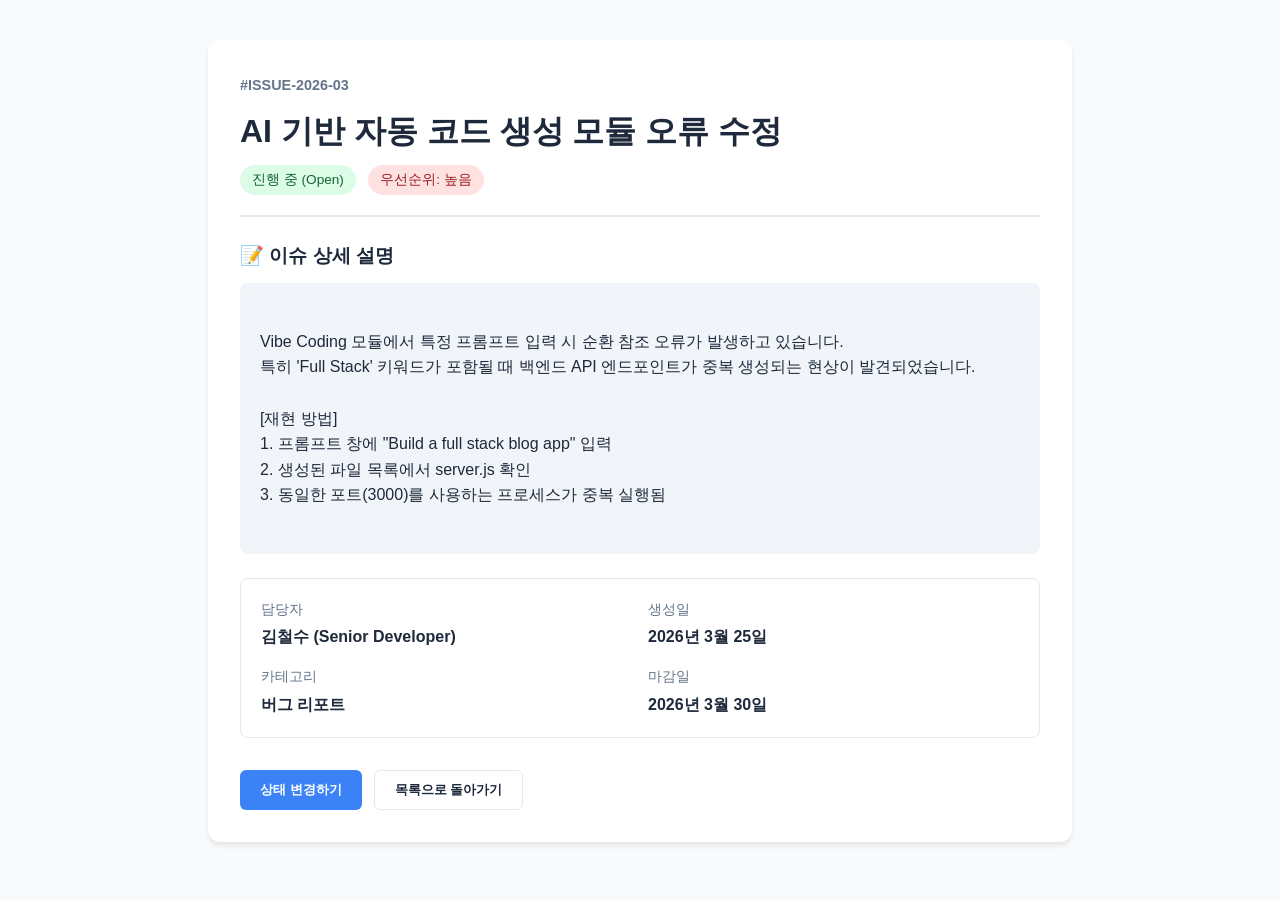
==== index.html @ 599571d6 "feat: update project files and add blueprint.md" ====
<!DOCTYPE html>
<html lang="ko">
<head>
    <meta charset="UTF-8">
    <meta name="viewport" content="width=device-width, initial-scale=1.0">
    <title>Issue Detail | 프로젝트 매니저</title>
    <style>
        :root {
            --primary-color: #3b82f6;
            --bg-color: #f8fafc;
            --text-main: #1e293b;
            --text-sub: #64748b;
            --border-color: #e2e8f0;
        }

        body {
            font-family: 'Pretendard', -apple-system, sans-serif;
            background-color: var(--bg-color);
            color: var(--text-main);
            line-height: 1.6;
            margin: 0;
            padding: 40px 20px;
        }

        .container {
            max-width: 800px;
            margin: 0 auto;
            background: #fff;
            padding: 32px;
            border-radius: 12px;
            box-shadow: 0 4px 6px -1px rgba(0, 0, 0, 0.1);
        }

        /* 헤더 섹션 */
        .issue-header {
            border-bottom: 2px solid var(--border-color);
            padding-bottom: 20px;
            margin-bottom: 24px;
        }

        .issue-id {
            color: var(--text-sub);
            font-size: 0.9rem;
            font-weight: 600;
        }

        .issue-title {
            font-size: 2rem;
            margin: 8px 0;
            color: var(--text-main);
        }

        .badge {
            display: inline-block;
            padding: 4px 12px;
            border-radius: 20px;
            font-size: 0.85rem;
            font-weight: 500;
            margin-right: 8px;
        }

        .status-open { background: #dcfce7; color: #166534; }
        .priority-high { background: #fee2e2; color: #991b1b; }

        /* 메인 컨텐츠 */
        .issue-content {
            margin-bottom: 32px;
        }

        .section-title {
            font-size: 1.2rem;
            font-weight: 700;
            margin-bottom: 12px;
            display: flex;
            align-items: center;
        }

        .description {
            background: #f1f5f9;
            padding: 20px;
            border-radius: 8px;
            white-space: pre-wrap;
        }

        /* 메타 정보 (담당자, 날짜 등) */
        .meta-grid {
            display: grid;
            grid-template-columns: 1fr 1fr;
            gap: 16px;
            margin-top: 24px;
            padding: 20px;
            border: 1px solid var(--border-color);
            border-radius: 8px;
        }

        .meta-item label {
            display: block;
            font-size: 0.85rem;
            color: var(--text-sub);
            margin-bottom: 4px;
        }

        .meta-item span {
            font-weight: 600;
        }

        /* 하단 버튼 */
        .actions {
            display: flex;
            gap: 12px;
            margin-top: 32px;
        }

        .btn {
            padding: 10px 20px;
            border-radius: 6px;
            border: none;
            cursor: pointer;
            font-weight: 600;
            transition: 0.2s;
        }

        .btn-primary { background: var(--primary-color); color: white; }
        .btn-outline { background: white; border: 1px solid var(--border-color); color: var(--text-main); }
        .btn:hover { opacity: 0.9; }

    </style>
</head>
<body>

<div class="container">
    <header class="issue-header">
        <span class="issue-id">#ISSUE-2026-03</span>
        <h1 class="issue-title">AI 기반 자동 코드 생성 모듈 오류 수정</h1>
        <div class="badges">
            <span class="badge status-open">진행 중 (Open)</span>
            <span class="badge priority-high">우선순위: 높음</span>
        </div>
    </header>

    <main class="issue-content">
        <div class="section-title">📝 이슈 상세 설명</div>
        <div class="description">
Vibe Coding 모듈에서 특정 프롬프트 입력 시 순환 참조 오류가 발생하고 있습니다.
특히 'Full Stack' 키워드가 포함될 때 백엔드 API 엔드포인트가 중복 생성되는 현상이 발견되었습니다.

[재현 방법]
1. 프롬프트 창에 "Build a full stack blog app" 입력
2. 생성된 파일 목록에서 server.js 확인
3. 동일한 포트(3000)를 사용하는 프로세스가 중복 실행됨
        </div>

        <div class="meta-grid">
            <div class="meta-item">
                <label>담당자</label>
                <span>김철수 (Senior Developer)</span>
            </div>
            <div class="meta-item">
                <label>생성일</label>
                <span>2026년 3월 25일</span>
            </div>
            <div class="meta-item">
                <label>카테고리</label>
                <span>버그 리포트</span>
            </div>
            <div class="meta-item">
                <label>마감일</label>
                <span>2026년 3월 30일</span>
            </div>
        </div>
    </main>

    <footer class="actions">
        <button class="btn btn-primary">상태 변경하기</button>
        <button class="btn btn-outline">목록으로 돌아가기</button>
    </footer>
</div>

</body>
</html>
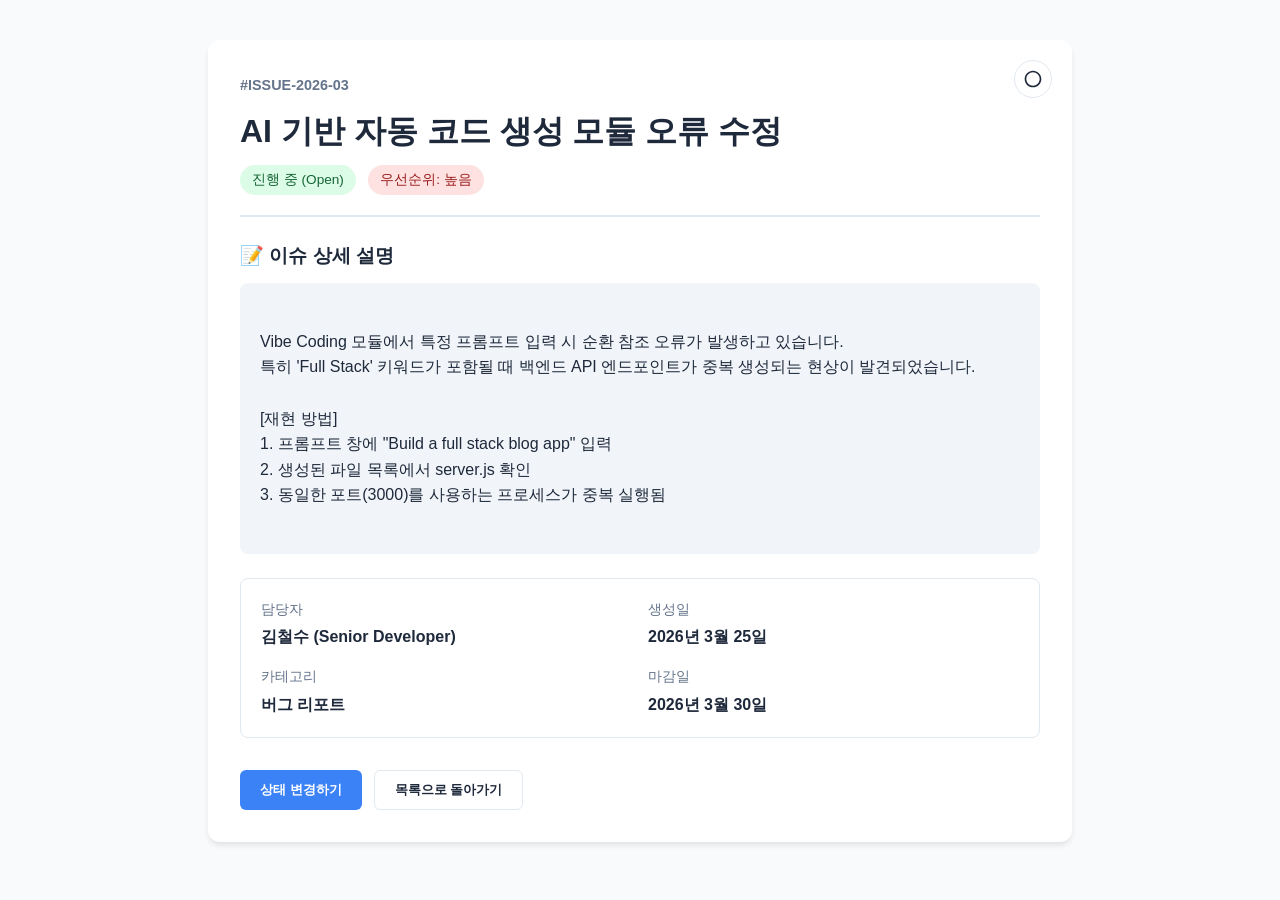
==== commit dffc34ac: "feat: add dark and light mode with theme toggle" ====
--- a/index.html
+++ b/index.html
@@ -4,131 +4,18 @@
     <meta charset="UTF-8">
     <meta name="viewport" content="width=device-width, initial-scale=1.0">
     <title>Issue Detail | 프로젝트 매니저</title>
-    <style>
-        :root {
-            --primary-color: #3b82f6;
-            --bg-color: #f8fafc;
-            --text-main: #1e293b;
-            --text-sub: #64748b;
-            --border-color: #e2e8f0;
-        }
-
-        body {
-            font-family: 'Pretendard', -apple-system, sans-serif;
-            background-color: var(--bg-color);
-            color: var(--text-main);
-            line-height: 1.6;
-            margin: 0;
-            padding: 40px 20px;
-        }
-
-        .container {
-            max-width: 800px;
-            margin: 0 auto;
-            background: #fff;
-            padding: 32px;
-            border-radius: 12px;
-            box-shadow: 0 4px 6px -1px rgba(0, 0, 0, 0.1);
-        }
-
-        /* 헤더 섹션 */
-        .issue-header {
-            border-bottom: 2px solid var(--border-color);
-            padding-bottom: 20px;
-            margin-bottom: 24px;
-        }
-
-        .issue-id {
-            color: var(--text-sub);
-            font-size: 0.9rem;
-            font-weight: 600;
-        }
-
-        .issue-title {
-            font-size: 2rem;
-            margin: 8px 0;
-            color: var(--text-main);
-        }
-
-        .badge {
-            display: inline-block;
-            padding: 4px 12px;
-            border-radius: 20px;
-            font-size: 0.85rem;
-            font-weight: 500;
-            margin-right: 8px;
-        }
-
-        .status-open { background: #dcfce7; color: #166534; }
-        .priority-high { background: #fee2e2; color: #991b1b; }
-
-        /* 메인 컨텐츠 */
-        .issue-content {
-            margin-bottom: 32px;
-        }
-
-        .section-title {
-            font-size: 1.2rem;
-            font-weight: 700;
-            margin-bottom: 12px;
-            display: flex;
-            align-items: center;
-        }
-
-        .description {
-            background: #f1f5f9;
-            padding: 20px;
-            border-radius: 8px;
-            white-space: pre-wrap;
-        }
-
-        /* 메타 정보 (담당자, 날짜 등) */
-        .meta-grid {
-            display: grid;
-            grid-template-columns: 1fr 1fr;
-            gap: 16px;
-            margin-top: 24px;
-            padding: 20px;
-            border: 1px solid var(--border-color);
-            border-radius: 8px;
-        }
-
-        .meta-item label {
-            display: block;
-            font-size: 0.85rem;
-            color: var(--text-sub);
-            margin-bottom: 4px;
-        }
-
-        .meta-item span {
-            font-weight: 600;
-        }
-
-        /* 하단 버튼 */
-        .actions {
-            display: flex;
-            gap: 12px;
-            margin-top: 32px;
-        }
-
-        .btn {
-            padding: 10px 20px;
-            border-radius: 6px;
-            border: none;
-            cursor: pointer;
-            font-weight: 600;
-            transition: 0.2s;
-        }
-
-        .btn-primary { background: var(--primary-color); color: white; }
-        .btn-outline { background: white; border: 1px solid var(--border-color); color: var(--text-main); }
-        .btn:hover { opacity: 0.9; }
-
-    </style>
+    <link rel="stylesheet" href="style.css">
+    <script src="main.js" defer></script>
 </head>
 <body>
 
 <div class="container">
+    <button id="theme-toggle" class="theme-toggle" aria-label="테마 변경">
+        <svg viewBox="0 0 24 24" xmlns="http://www.w3.org/2000/svg">
+            <path d="M12 2C6.48 2 2 6.48 2 12s4.48 10 10 10 10-4.48 10-10S17.52 2 12 2zm0 18c-4.41 0-8-3.59-8-8s3.59-8 8-8 8 3.59 8 8-3.59 8-8 8z"/>
+        </svg>
+    </button>
+
     <header class="issue-header">
         <span class="issue-id">#ISSUE-2026-03</span>
         <h1 class="issue-title">AI 기반 자동 코드 생성 모듈 오류 수정</h1>
@@ -177,4 +64,4 @@
 </div>
 
 </body>
-</html>+</html>
--- a/style.css
+++ b/style.css
@@ -0,0 +1,168 @@
+:root {
+    --primary-color: #3b82f6;
+    --bg-color: #f8fafc;
+    --container-bg: #ffffff;
+    --text-main: #1e293b;
+    --text-sub: #64748b;
+    --border-color: #e2e8f0;
+    --badge-bg: #f1f5f9;
+    --description-bg: #f1f5f9;
+}
+
+[data-theme='dark'] {
+    --bg-color: #0f172a;
+    --container-bg: #1e293b;
+    --text-main: #f1f5f9;
+    --text-sub: #94a3b8;
+    --border-color: #334155;
+    --badge-bg: #334155;
+    --description-bg: #334155;
+}
+
+body {
+    font-family: 'Pretendard', -apple-system, sans-serif;
+    background-color: var(--bg-color);
+    color: var(--text-main);
+    line-height: 1.6;
+    margin: 0;
+    padding: 40px 20px;
+    transition: background-color 0.3s, color 0.3s;
+}
+
+.container {
+    max-width: 800px;
+    margin: 0 auto;
+    background: var(--container-bg);
+    padding: 32px;
+    border-radius: 12px;
+    box-shadow: 0 4px 6px -1px rgba(0, 0, 0, 0.1);
+    position: relative;
+    transition: background-color 0.3s;
+}
+
+/* Theme Toggle Button */
+.theme-toggle {
+    position: absolute;
+    top: 20px;
+    right: 20px;
+    padding: 8px;
+    border-radius: 50%;
+    border: 1px solid var(--border-color);
+    background: var(--container-bg);
+    cursor: pointer;
+    display: flex;
+    align-items: center;
+    justify-content: center;
+    transition: 0.2s;
+}
+
+.theme-toggle:hover {
+    background: var(--badge-bg);
+}
+
+.theme-toggle svg {
+    width: 20px;
+    height: 20px;
+    fill: var(--text-main);
+}
+
+/* Header Section */
+.issue-header {
+    border-bottom: 2px solid var(--border-color);
+    padding-bottom: 20px;
+    margin-bottom: 24px;
+}
+
+.issue-id {
+    color: var(--text-sub);
+    font-size: 0.9rem;
+    font-weight: 600;
+}
+
+.issue-title {
+    font-size: 2rem;
+    margin: 8px 0;
+    color: var(--text-main);
+}
+
+.badge {
+    display: inline-block;
+    padding: 4px 12px;
+    border-radius: 20px;
+    font-size: 0.85rem;
+    font-weight: 500;
+    margin-right: 8px;
+}
+
+.status-open { background: #dcfce7; color: #166534; }
+[data-theme='dark'] .status-open { background: #064e3b; color: #dcfce7; }
+
+.priority-high { background: #fee2e2; color: #991b1b; }
+[data-theme='dark'] .priority-high { background: #7f1d1d; color: #fee2e2; }
+
+/* Main Content */
+.issue-content {
+    margin-bottom: 32px;
+}
+
+.section-title {
+    font-size: 1.2rem;
+    font-weight: 700;
+    margin-bottom: 12px;
+    display: flex;
+    align-items: center;
+}
+
+.description {
+    background: var(--description-bg);
+    padding: 20px;
+    border-radius: 8px;
+    white-space: pre-wrap;
+    transition: background-color 0.3s;
+}
+
+/* Meta Information */
+.meta-grid {
+    display: grid;
+    grid-template-columns: 1fr 1fr;
+    gap: 16px;
+    margin-top: 24px;
+    padding: 20px;
+    border: 1px solid var(--border-color);
+    border-radius: 8px;
+}
+
+.meta-item label {
+    display: block;
+    font-size: 0.85rem;
+    color: var(--text-sub);
+    margin-bottom: 4px;
+}
+
+.meta-item span {
+    font-weight: 600;
+}
+
+/* Footer Actions */
+.actions {
+    display: flex;
+    gap: 12px;
+    margin-top: 32px;
+}
+
+.btn {
+    padding: 10px 20px;
+    border-radius: 6px;
+    border: none;
+    cursor: pointer;
+    font-weight: 600;
+    transition: 0.2s;
+}
+
+.btn-primary { background: var(--primary-color); color: white; }
+.btn-outline { 
+    background: var(--container-bg); 
+    border: 1px solid var(--border-color); 
+    color: var(--text-main); 
+}
+.btn:hover { opacity: 0.9; }
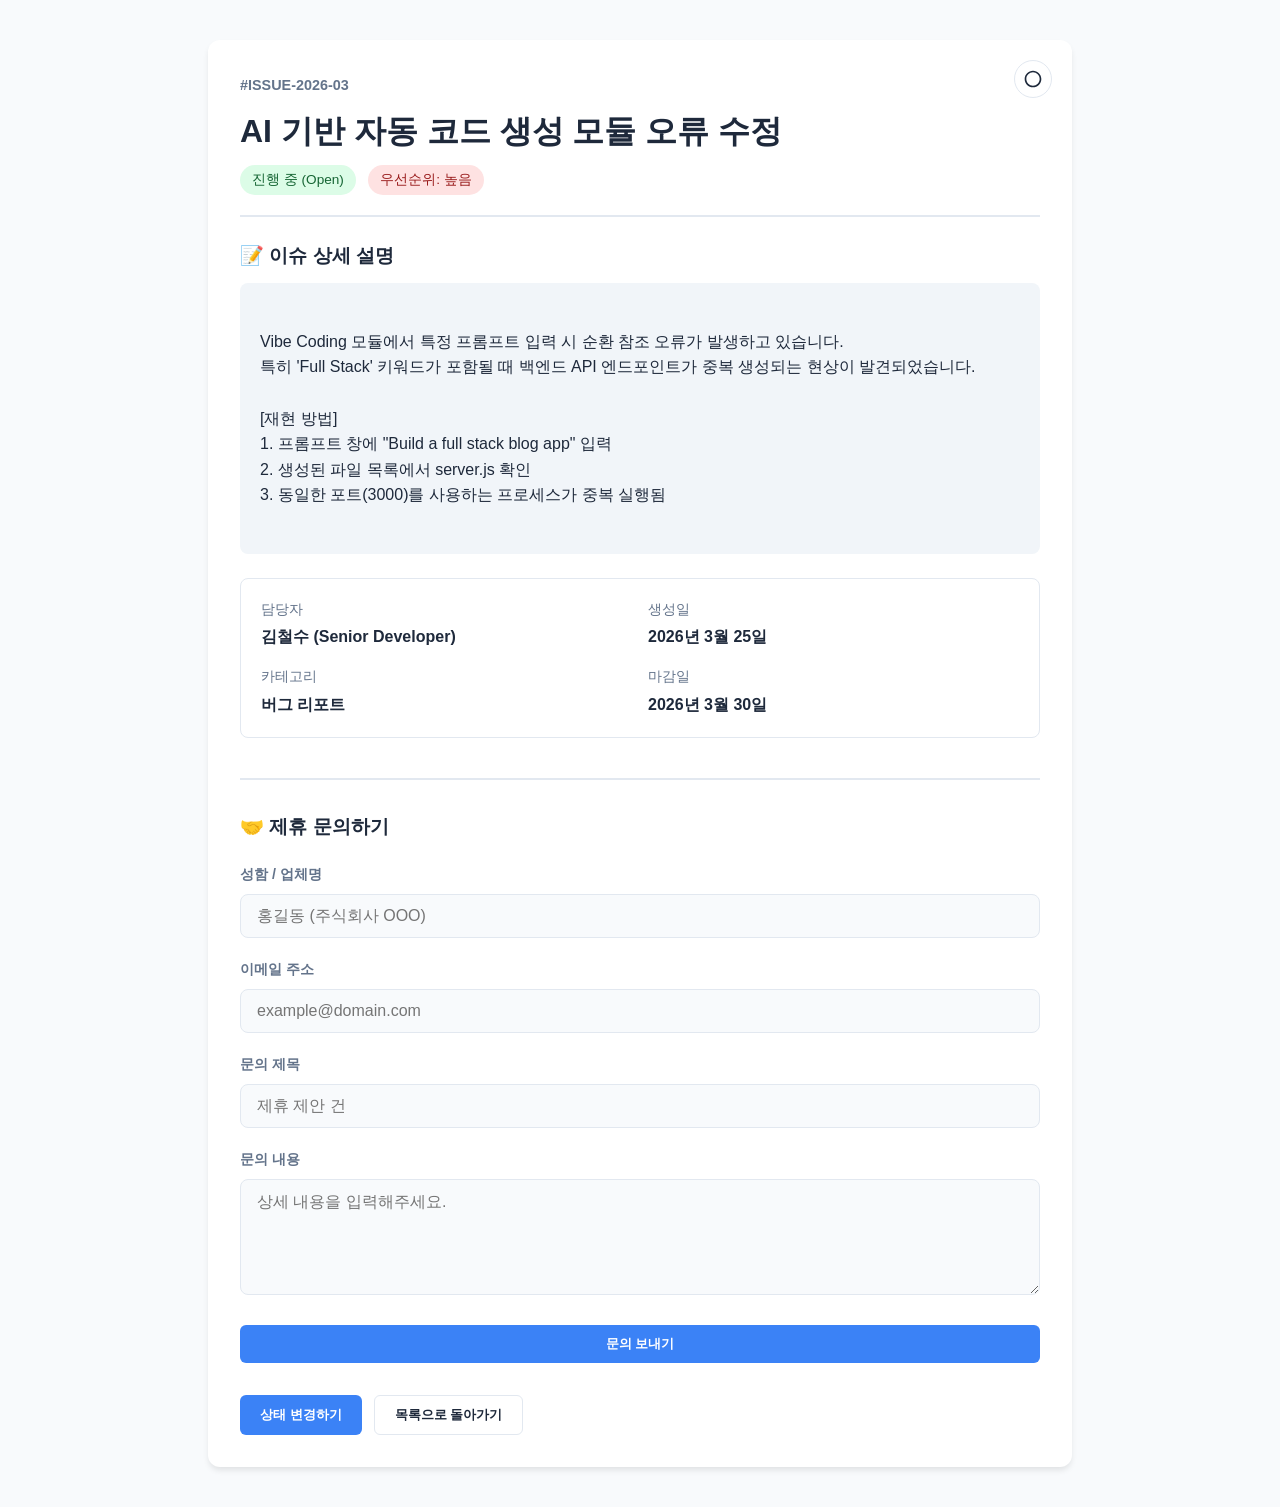
==== commit a2209ded: "feat: Formspree 제휴 문의 폼 추가" ====
--- a/index.html
+++ b/index.html
@@ -57,6 +57,29 @@
         </div>
     </main>
 
+    <section class="partnership-form">
+        <div class="section-title">🤝 제휴 문의하기</div>
+        <form action="https://formspree.io/f/xojpedqj" method="POST" class="contact-form">
+            <div class="form-group">
+                <label for="name">성함 / 업체명</label>
+                <input type="text" id="name" name="name" placeholder="홍길동 (주식회사 OOO)" required>
+            </div>
+            <div class="form-group">
+                <label for="email">이메일 주소</label>
+                <input type="email" id="email" name="_replyto" placeholder="example@domain.com" required>
+            </div>
+            <div class="form-group">
+                <label for="subject">문의 제목</label>
+                <input type="text" id="subject" name="subject" placeholder="제휴 제안 건" required>
+            </div>
+            <div class="form-group">
+                <label for="message">문의 내용</label>
+                <textarea id="message" name="message" rows="5" placeholder="상세 내용을 입력해주세요." required></textarea>
+            </div>
+            <button type="submit" class="btn btn-primary btn-full">문의 보내기</button>
+        </form>
+    </section>
+
     <footer class="actions">
         <button class="btn btn-primary">상태 변경하기</button>
         <button class="btn btn-outline">목록으로 돌아가기</button>
--- a/style.css
+++ b/style.css
@@ -166,3 +166,52 @@
     color: var(--text-main); 
 }
 .btn:hover { opacity: 0.9; }
+
+/* Partnership Form Styles */
+.partnership-form {
+    margin-top: 40px;
+    padding-top: 32px;
+    border-top: 2px solid var(--border-color);
+}
+
+.contact-form {
+    display: flex;
+    flex-direction: column;
+    gap: 20px;
+    margin-top: 20px;
+}
+
+.form-group {
+    display: flex;
+    flex-direction: column;
+    gap: 8px;
+}
+
+.form-group label {
+    font-size: 0.9rem;
+    font-weight: 600;
+    color: var(--text-sub);
+}
+
+.form-group input,
+.form-group textarea {
+    padding: 12px 16px;
+    border-radius: 8px;
+    border: 1px solid var(--border-color);
+    background: var(--bg-color);
+    color: var(--text-main);
+    font-size: 1rem;
+    font-family: inherit;
+    transition: 0.2s border-color;
+}
+
+.form-group input:focus,
+.form-group textarea:focus {
+    outline: none;
+    border-color: var(--primary-color);
+}
+
+.btn-full {
+    width: 100%;
+    margin-top: 10px;
+}
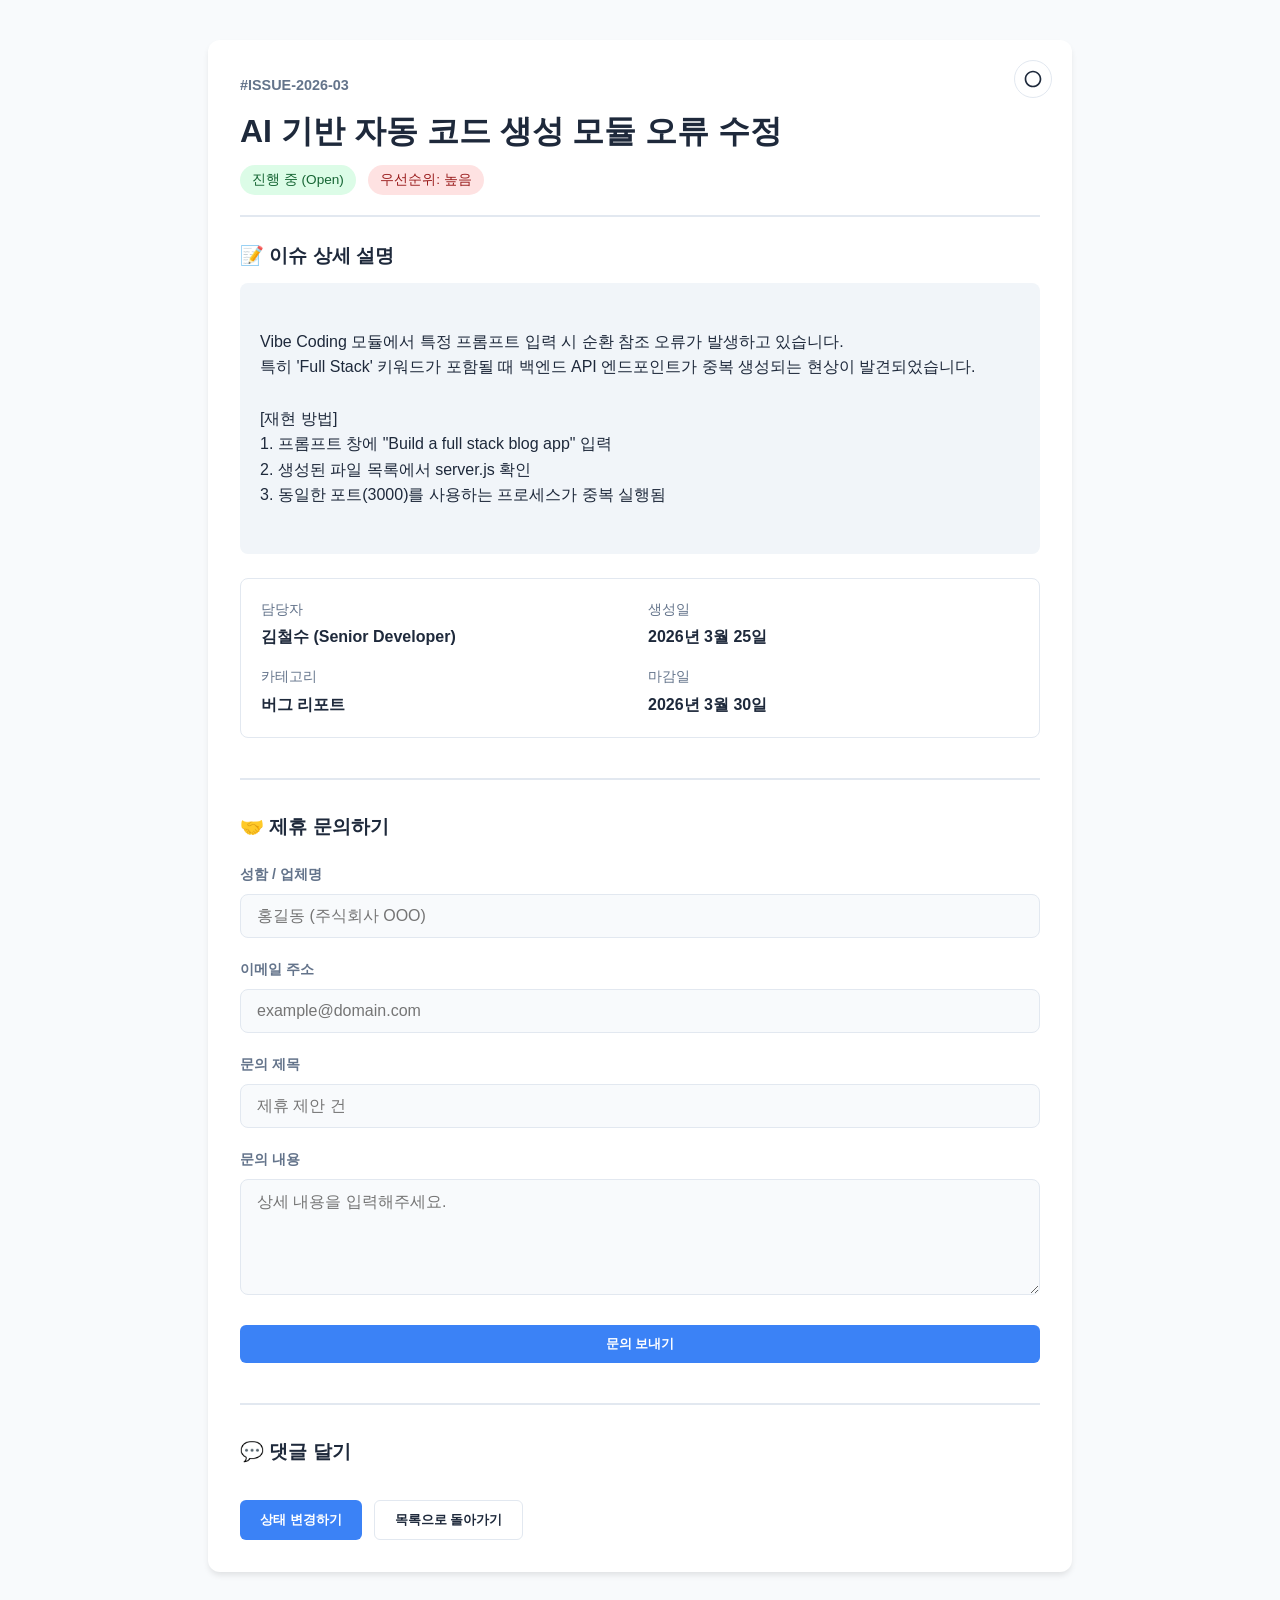
==== commit 6e390d08: "feat: Disqus 댓글 기능 추가" ====
--- a/index.html
+++ b/index.html
@@ -80,6 +80,29 @@
         </form>
     </section>
 
+    <section class="comments-section">
+        <div class="section-title">💬 댓글 달기</div>
+        <div id="disqus_thread"></div>
+        <script>
+            /**
+            *  RECOMMENDED CONFIGURATION VARIABLES: EDIT AND UNCOMMENT THE SECTION BELOW TO INSERT DYNAMIC VALUES FROM YOUR PLATFORM OR CMS.
+            *  LEARN WHY DEFINING THESE VARIABLES IS IMPORTANT: https://disqus.com/admin/universalcode/#configuration-variables    */
+            /*
+            var disqus_config = function () {
+            this.page.url = PAGE_URL;  // Replace PAGE_URL with your page's canonical URL variable
+            this.page.identifier = PAGE_IDENTIFIER; // Replace PAGE_IDENTIFIER with your page's unique identifier variable
+            };
+            */
+            (function() { // DON'T EDIT BELOW THIS LINE
+            var d = document, s = d.createElement('script');
+            s.src = 'https://issue-detail.disqus.com/embed.js';
+            s.setAttribute('data-timestamp', +new Date());
+            (d.head || d.body).appendChild(s);
+            })();
+        </script>
+        <noscript>Please enable JavaScript to view the <a href="https://disqus.com/?ref_noscript">comments powered by Disqus.</a></noscript>
+    </section>
+
     <footer class="actions">
         <button class="btn btn-primary">상태 변경하기</button>
         <button class="btn btn-outline">목록으로 돌아가기</button>
--- a/style.css
+++ b/style.css
@@ -215,3 +215,14 @@
     width: 100%;
     margin-top: 10px;
 }
+
+/* Comments Section Styles */
+.comments-section {
+    margin-top: 40px;
+    padding-top: 32px;
+    border-top: 2px solid var(--border-color);
+}
+
+#disqus_thread {
+    margin-top: 20px;
+}
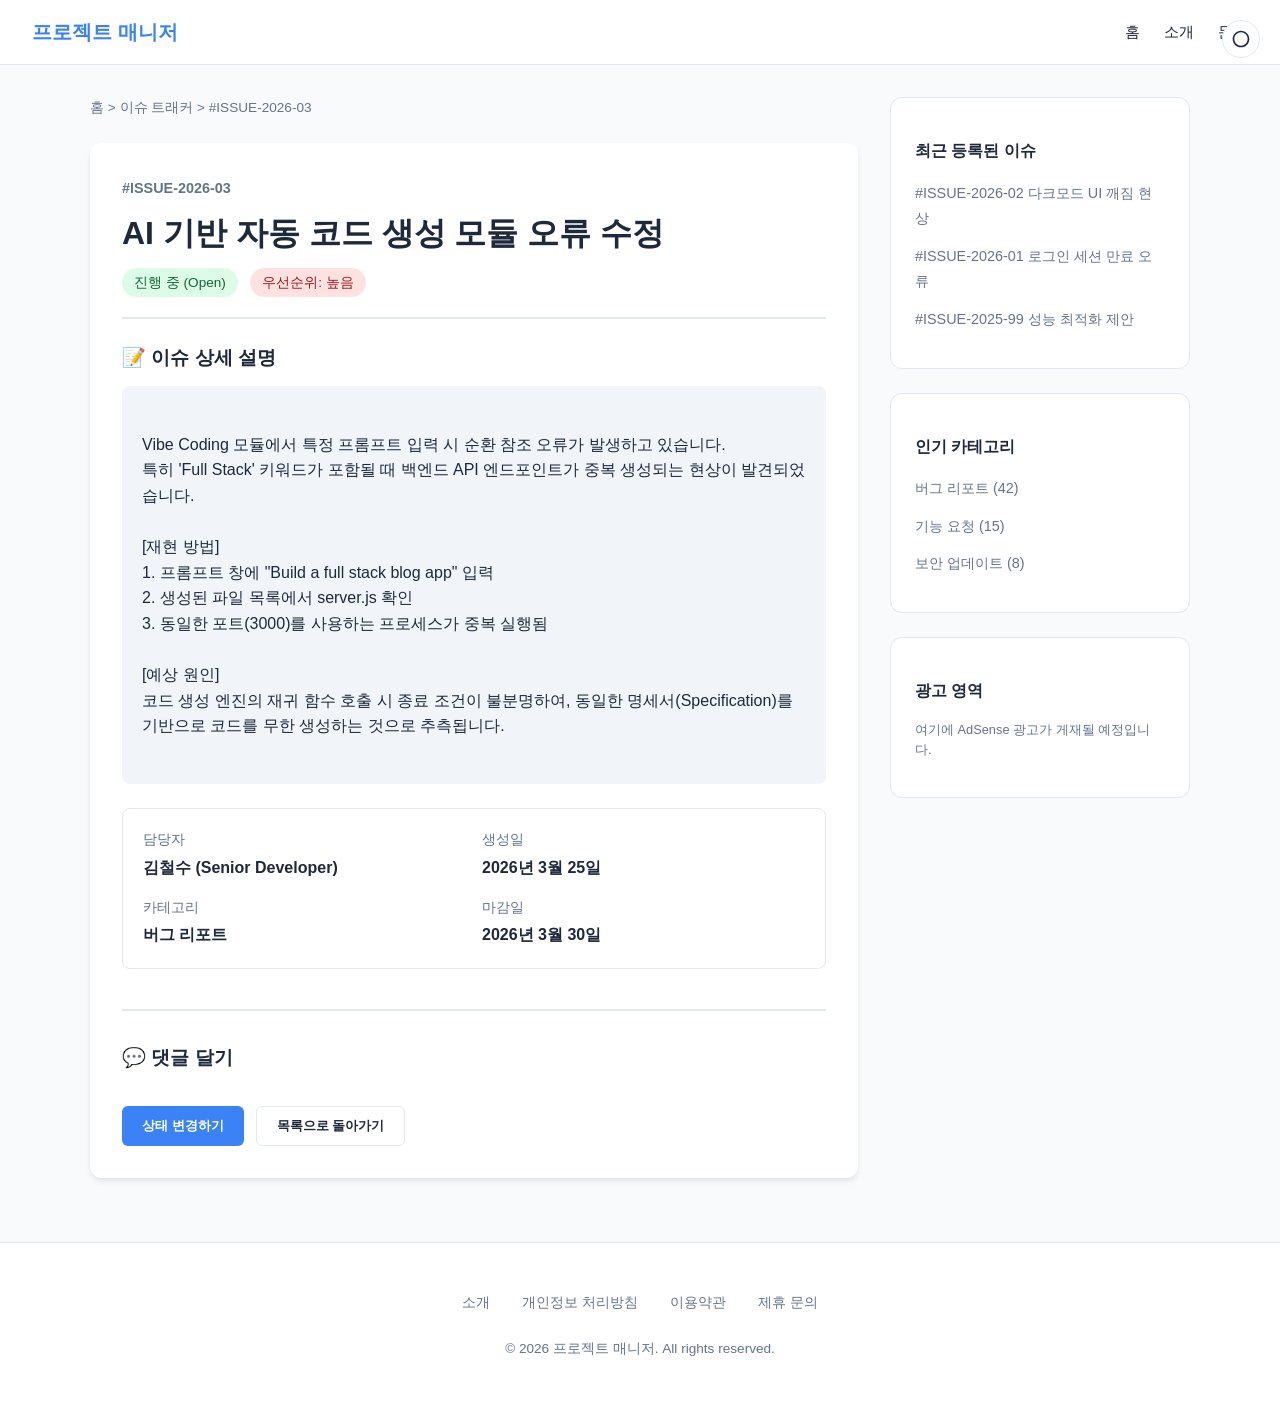
==== commit dab1874d: "feat: 애드센스 승인을 위한 사이트 품질 최적화 - 필수 페이지 추가: 소개(About), 문의(Contact), 개인정보 처리방침(Privacy), 이용약관(Terms) - " ====
--- a/index.html
+++ b/index.html
@@ -3,31 +3,49 @@
 <head>
     <meta charset="UTF-8">
     <meta name="viewport" content="width=device-width, initial-scale=1.0">
-    <title>Issue Detail | 프로젝트 매니저</title>
+    <title>AI 기반 자동 코드 생성 모듈 오류 수정 | 프로젝트 매니저</title>
     <link rel="stylesheet" href="style.css">
     <script src="main.js" defer></script>
+    <meta name="google-adsense-account" content="ca-pub-9328520999797572">
+    <script async src="https://pagead2.googlesyndication.com/pagead/js/adsbygoogle.js?client=ca-pub-9328520999797572"
+     crossorigin="anonymous"></script>
+    <meta name="description" content="AI 기반 자동 코드 생성 모듈에서 발생하는 순환 참조 오류 리포트입니다. Full Stack 키워드 입력 시 중복 생성 문제를 해결하기 위한 상세 내용을 확인하세요.">
 </head>
 <body>
 
-<div class="container">
-    <button id="theme-toggle" class="theme-toggle" aria-label="테마 변경">
-        <svg viewBox="0 0 24 24" xmlns="http://www.w3.org/2000/svg">
-            <path d="M12 2C6.48 2 2 6.48 2 12s4.48 10 10 10 10-4.48 10-10S17.52 2 12 2zm0 18c-4.41 0-8-3.59-8-8s3.59-8 8-8 8 3.59 8 8-3.59 8-8 8z"/>
-        </svg>
-    </button>
+<nav class="navbar">
+    <a href="index.html" class="nav-brand">프로젝트 매니저</a>
+    <div class="nav-links">
+        <a href="index.html">홈</a>
+        <a href="about.html">소개</a>
+        <a href="contact.html">문의</a>
+        <button id="theme-toggle" class="theme-toggle" aria-label="테마 변경">
+            <svg viewBox="0 0 24 24" xmlns="http://www.w3.org/2000/svg">
+                <path d="M12 2C6.48 2 2 6.48 2 12s4.48 10 10 10 10-4.48 10-10S17.52 2 12 2zm0 18c-4.41 0-8-3.59-8-8s3.59-8 8-8 8 3.59 8 8-3.59 8-8 8z"/>
+            </svg>
+        </button>
+    </div>
+</nav>
 
-    <header class="issue-header">
-        <span class="issue-id">#ISSUE-2026-03</span>
-        <h1 class="issue-title">AI 기반 자동 코드 생성 모듈 오류 수정</h1>
-        <div class="badges">
-            <span class="badge status-open">진행 중 (Open)</span>
-            <span class="badge priority-high">우선순위: 높음</span>
+<div class="layout-wrapper">
+    <main>
+        <div class="breadcrumbs">
+            <a href="index.html">홈</a> &gt; <a href="#">이슈 트래커</a> &gt; <span>#ISSUE-2026-03</span>
         </div>
-    </header>
 
-    <main class="issue-content">
-        <div class="section-title">📝 이슈 상세 설명</div>
-        <div class="description">
+        <div class="container">
+            <header class="issue-header">
+                <span class="issue-id">#ISSUE-2026-03</span>
+                <h1 class="issue-title">AI 기반 자동 코드 생성 모듈 오류 수정</h1>
+                <div class="badges">
+                    <span class="badge status-open">진행 중 (Open)</span>
+                    <span class="badge priority-high">우선순위: 높음</span>
+                </div>
+            </header>
+
+            <div class="issue-content">
+                <div class="section-title">📝 이슈 상세 설명</div>
+                <div class="description">
 Vibe Coding 모듈에서 특정 프롬프트 입력 시 순환 참조 오류가 발생하고 있습니다.
 특히 'Full Stack' 키워드가 포함될 때 백엔드 API 엔드포인트가 중복 생성되는 현상이 발견되었습니다.
 
@@ -35,79 +53,86 @@
 1. 프롬프트 창에 "Build a full stack blog app" 입력
 2. 생성된 파일 목록에서 server.js 확인
 3. 동일한 포트(3000)를 사용하는 프로세스가 중복 실행됨
-        </div>
 
-        <div class="meta-grid">
-            <div class="meta-item">
-                <label>담당자</label>
-                <span>김철수 (Senior Developer)</span>
+[예상 원인]
+코드 생성 엔진의 재귀 함수 호출 시 종료 조건이 불분명하여, 동일한 명세서(Specification)를 기반으로 코드를 무한 생성하는 것으로 추측됩니다.
+                </div>
+
+                <div class="meta-grid">
+                    <div class="meta-item">
+                        <label>담당자</label>
+                        <span>김철수 (Senior Developer)</span>
+                    </div>
+                    <div class="meta-item">
+                        <label>생성일</label>
+                        <span>2026년 3월 25일</span>
+                    </div>
+                    <div class="meta-item">
+                        <label>카테고리</label>
+                        <span>버그 리포트</span>
+                    </div>
+                    <div class="meta-item">
+                        <label>마감일</label>
+                        <span>2026년 3월 30일</span>
+                    </div>
+                </div>
             </div>
-            <div class="meta-item">
-                <label>생성일</label>
-                <span>2026년 3월 25일</span>
-            </div>
-            <div class="meta-item">
-                <label>카테고리</label>
-                <span>버그 리포트</span>
-            </div>
-            <div class="meta-item">
-                <label>마감일</label>
-                <span>2026년 3월 30일</span>
-            </div>
+
+            <section class="comments-section">
+                <div class="section-title">💬 댓글 달기</div>
+                <div id="disqus_thread"></div>
+                <script>
+                    (function() { 
+                    var d = document, s = d.createElement('script');
+                    s.src = 'https://issue-detail.disqus.com/embed.js';
+                    s.setAttribute('data-timestamp', +new Date());
+                    (d.head || d.body).appendChild(s);
+                    })();
+                </script>
+            </section>
+
+            <footer class="actions">
+                <button class="btn btn-primary">상태 변경하기</button>
+                <button class="btn btn-outline">목록으로 돌아가기</button>
+            </footer>
         </div>
     </main>
 
-    <section class="partnership-form">
-        <div class="section-title">🤝 제휴 문의하기</div>
-        <form action="https://formspree.io/f/xojpedqj" method="POST" class="contact-form">
-            <div class="form-group">
-                <label for="name">성함 / 업체명</label>
-                <input type="text" id="name" name="name" placeholder="홍길동 (주식회사 OOO)" required>
-            </div>
-            <div class="form-group">
-                <label for="email">이메일 주소</label>
-                <input type="email" id="email" name="_replyto" placeholder="example@domain.com" required>
-            </div>
-            <div class="form-group">
-                <label for="subject">문의 제목</label>
-                <input type="text" id="subject" name="subject" placeholder="제휴 제안 건" required>
-            </div>
-            <div class="form-group">
-                <label for="message">문의 내용</label>
-                <textarea id="message" name="message" rows="5" placeholder="상세 내용을 입력해주세요." required></textarea>
-            </div>
-            <button type="submit" class="btn btn-primary btn-full">문의 보내기</button>
-        </form>
-    </section>
+    <aside class="sidebar">
+        <div class="sidebar-widget">
+            <h3 class="widget-title">최근 등록된 이슈</h3>
+            <ul class="widget-list">
+                <li><a href="#">#ISSUE-2026-02 다크모드 UI 깨짐 현상</a></li>
+                <li><a href="#">#ISSUE-2026-01 로그인 세션 만료 오류</a></li>
+                <li><a href="#">#ISSUE-2025-99 성능 최적화 제안</a></li>
+            </ul>
+        </div>
 
-    <section class="comments-section">
-        <div class="section-title">💬 댓글 달기</div>
-        <div id="disqus_thread"></div>
-        <script>
-            /**
-            *  RECOMMENDED CONFIGURATION VARIABLES: EDIT AND UNCOMMENT THE SECTION BELOW TO INSERT DYNAMIC VALUES FROM YOUR PLATFORM OR CMS.
-            *  LEARN WHY DEFINING THESE VARIABLES IS IMPORTANT: https://disqus.com/admin/universalcode/#configuration-variables    */
-            /*
-            var disqus_config = function () {
-            this.page.url = PAGE_URL;  // Replace PAGE_URL with your page's canonical URL variable
-            this.page.identifier = PAGE_IDENTIFIER; // Replace PAGE_IDENTIFIER with your page's unique identifier variable
-            };
-            */
-            (function() { // DON'T EDIT BELOW THIS LINE
-            var d = document, s = d.createElement('script');
-            s.src = 'https://issue-detail.disqus.com/embed.js';
-            s.setAttribute('data-timestamp', +new Date());
-            (d.head || d.body).appendChild(s);
-            })();
-        </script>
-        <noscript>Please enable JavaScript to view the <a href="https://disqus.com/?ref_noscript">comments powered by Disqus.</a></noscript>
-    </section>
+        <div class="sidebar-widget">
+            <h3 class="widget-title">인기 카테고리</h3>
+            <ul class="widget-list">
+                <li><a href="#">버그 리포트 (42)</a></li>
+                <li><a href="#">기능 요청 (15)</a></li>
+                <li><a href="#">보안 업데이트 (8)</a></li>
+            </ul>
+        </div>
 
-    <footer class="actions">
-        <button class="btn btn-primary">상태 변경하기</button>
-        <button class="btn btn-outline">목록으로 돌아가기</button>
-    </footer>
+        <div class="sidebar-widget">
+            <h3 class="widget-title">광고 영역</h3>
+            <p style="font-size: 0.8rem; color: var(--text-sub);">여기에 AdSense 광고가 게재될 예정입니다.</p>
+        </div>
+    </aside>
 </div>
+
+<footer class="main-footer">
+    <div class="footer-links">
+        <a href="about.html">소개</a>
+        <a href="privacy.html">개인정보 처리방침</a>
+        <a href="terms.html">이용약관</a>
+        <a href="contact.html">제휴 문의</a>
+    </div>
+    <p class="copyright">&copy; 2026 프로젝트 매니저. All rights reserved.</p>
+</footer>
 
 </body>
 </html>
--- a/style.css
+++ b/style.css
@@ -25,19 +25,156 @@
     color: var(--text-main);
     line-height: 1.6;
     margin: 0;
-    padding: 40px 20px;
+    padding: 0; /* Changed from 40px 20px */
     transition: background-color 0.3s, color 0.3s;
 }
 
+/* Navbar */
+.navbar {
+    background: var(--container-bg);
+    border-bottom: 1px solid var(--border-color);
+    padding: 1rem 2rem;
+    position: sticky;
+    top: 0;
+    z-index: 100;
+    display: flex;
+    justify-content: space-between;
+    align-items: center;
+}
+
+.nav-brand {
+    font-size: 1.25rem;
+    font-weight: 800;
+    color: var(--primary-color);
+    text-decoration: none;
+}
+
+.nav-links {
+    display: flex;
+    gap: 1.5rem;
+    align-items: center;
+}
+
+.nav-links a {
+    text-decoration: none;
+    color: var(--text-main);
+    font-weight: 500;
+    font-size: 0.95rem;
+    transition: color 0.2s;
+}
+
+.nav-links a:hover {
+    color: var(--primary-color);
+}
+
+/* Layout Wrapper */
+.layout-wrapper {
+    max-width: 1100px;
+    margin: 2rem auto;
+    padding: 0 1.5rem;
+    display: grid;
+    grid-template-columns: 1fr 300px;
+    gap: 2rem;
+}
+
+@media (max-width: 900px) {
+    .layout-wrapper {
+        grid-template-columns: 1fr;
+    }
+}
+
 .container {
-    max-width: 800px;
-    margin: 0 auto;
     background: var(--container-bg);
     padding: 32px;
     border-radius: 12px;
     box-shadow: 0 4px 6px -1px rgba(0, 0, 0, 0.1);
     position: relative;
     transition: background-color 0.3s;
+}
+
+/* Breadcrumbs */
+.breadcrumbs {
+    font-size: 0.85rem;
+    color: var(--text-sub);
+    margin-bottom: 1.5rem;
+}
+
+.breadcrumbs a {
+    text-decoration: none;
+    color: var(--text-sub);
+}
+
+.breadcrumbs a:hover {
+    text-decoration: underline;
+}
+
+/* Sidebar */
+.sidebar {
+    display: flex;
+    flex-direction: column;
+    gap: 1.5rem;
+}
+
+.sidebar-widget {
+    background: var(--container-bg);
+    padding: 24px;
+    border-radius: 12px;
+    border: 1px solid var(--border-color);
+}
+
+.widget-title {
+    font-size: 1rem;
+    font-weight: 700;
+    margin-bottom: 1rem;
+    color: var(--text-main);
+}
+
+.widget-list {
+    list-style: none;
+    padding: 0;
+    margin: 0;
+}
+
+.widget-list li {
+    margin-bottom: 0.75rem;
+}
+
+.widget-list a {
+    text-decoration: none;
+    color: var(--text-sub);
+    font-size: 0.9rem;
+    transition: color 0.2s;
+}
+
+.widget-list a:hover {
+    color: var(--primary-color);
+}
+
+/* Footer */
+.main-footer {
+    background: var(--container-bg);
+    border-top: 1px solid var(--border-color);
+    padding: 3rem 2rem;
+    margin-top: 4rem;
+    text-align: center;
+}
+
+.footer-links {
+    display: flex;
+    justify-content: center;
+    gap: 2rem;
+    margin-bottom: 1.5rem;
+}
+
+.footer-links a {
+    text-decoration: none;
+    color: var(--text-sub);
+    font-size: 0.9rem;
+}
+
+.copyright {
+    color: var(--text-sub);
+    font-size: 0.85rem;
 }
 
 /* Theme Toggle Button */
